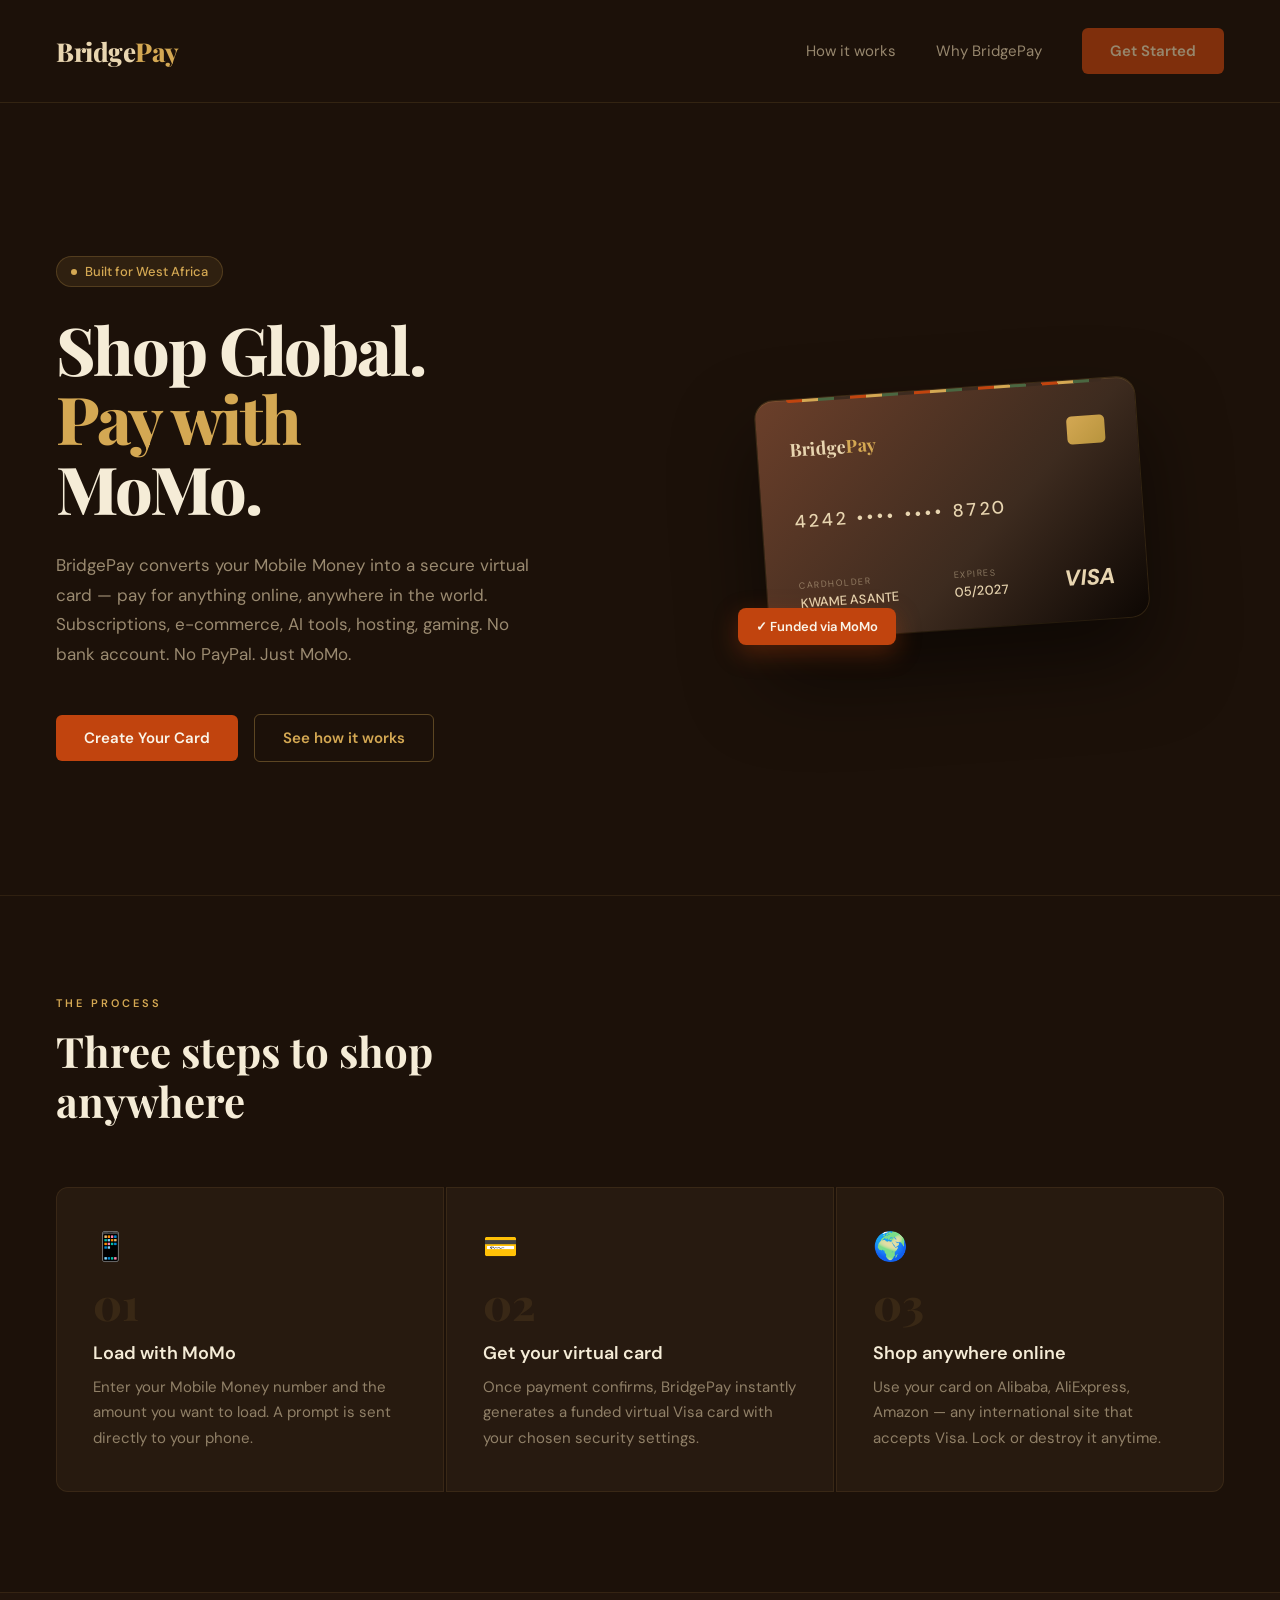
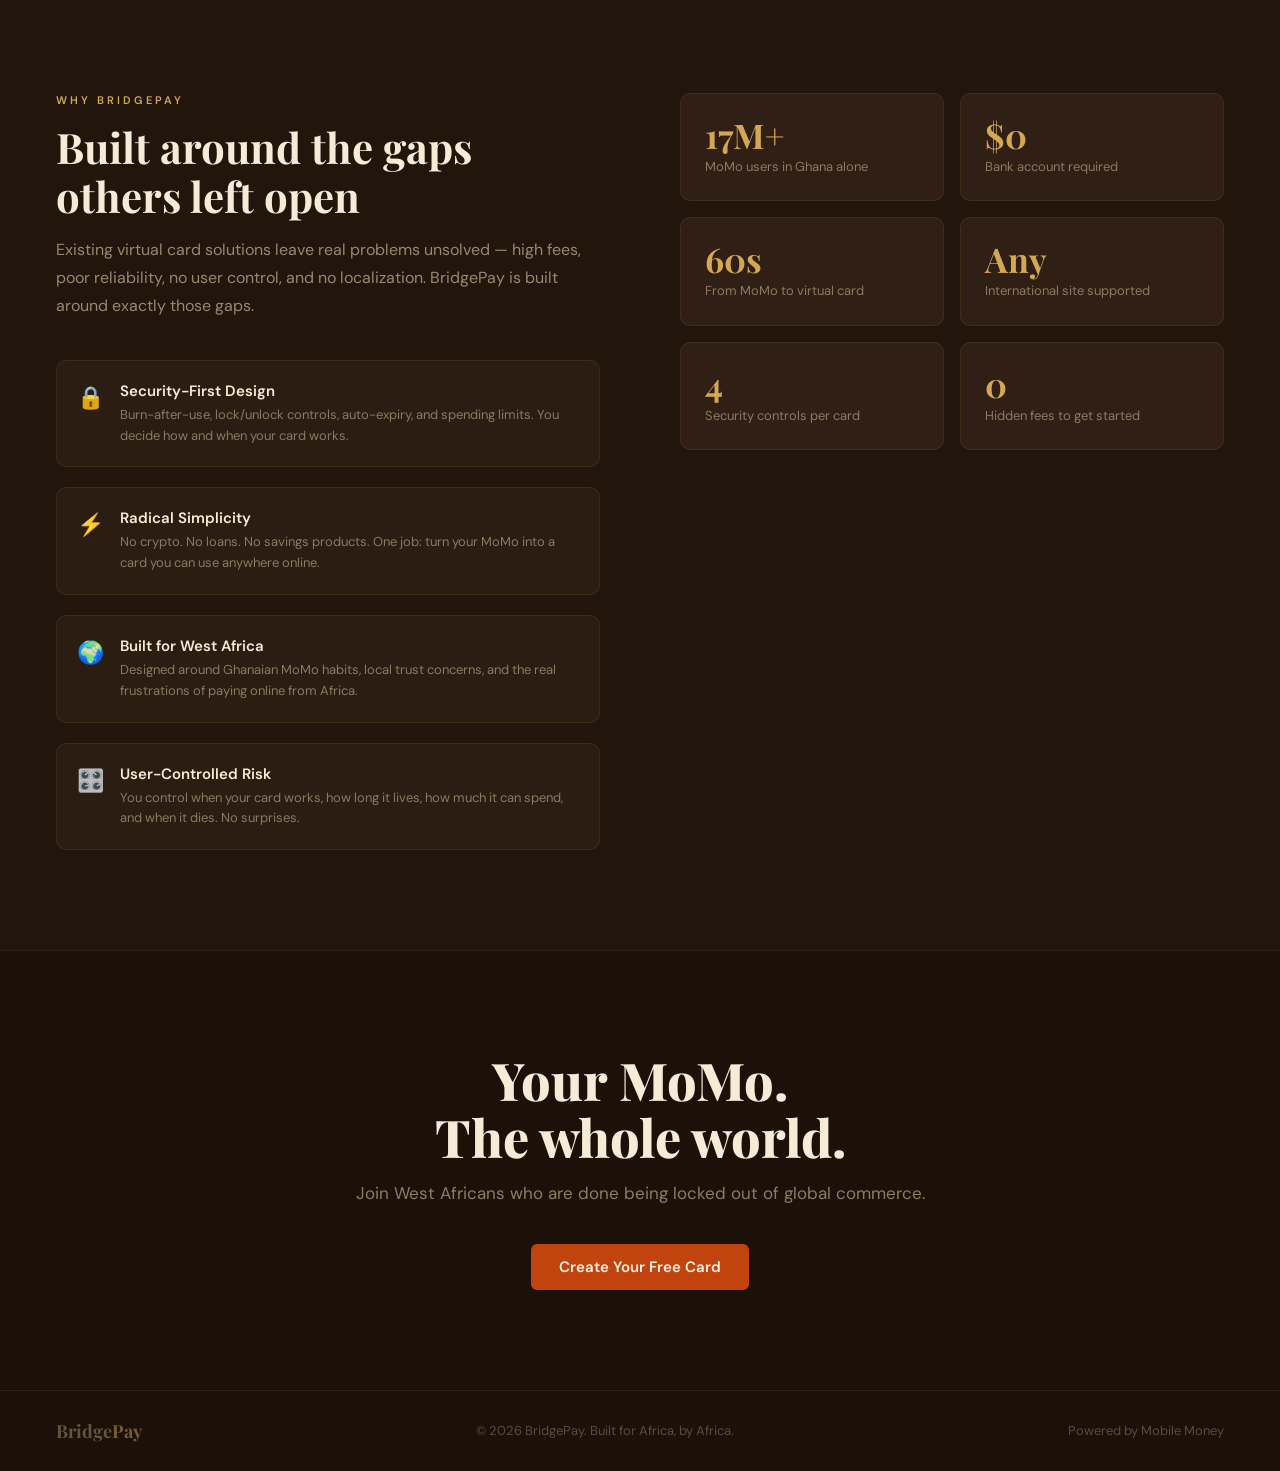
==== frontend/index.html @ e873e864 "Initial BridgePay commit — working MVP" ====
<!DOCTYPE html>
<html lang="en">
<head>
    <meta charset="UTF-8">
    <meta name="viewport" content="width=device-width, initial-scale=1.0">
    <title>BridgePay — Shop Global, Pay Local</title>
    <link rel="icon" type="image/svg+xml" href="/favicon.svg">
    <link href="https://fonts.googleapis.com/css2?family=Playfair+Display:wght@700;800&family=DM+Sans:wght@400;500;600&display=swap" rel="stylesheet">
    <style>
        :root {
            --clay:      #C1440E;
            --gold:      #D4A853;
            --sand:      #E8D5B0;
            --bark:      #3D2B1F;
            --soil:      #6B3F2A;
            --harmattan: #F5ECD7;
            --dusk:      #1C1109;
            --moss:      #4A6741;
            --cream:     #FAF4E8;
        }

        * { margin: 0; padding: 0; box-sizing: border-box; }

        body {
            font-family: 'DM Sans', sans-serif;
            background: var(--dusk);
            color: var(--sand);
            overflow-x: hidden;
        }

        /* NAV */
        nav {
            display: flex;
            justify-content: space-between;
            align-items: center;
            padding: 28px 56px;
            border-bottom: 1px solid rgba(212, 168, 83, 0.12);
        }

        .logo {
            font-family: 'Playfair Display', serif;
            font-size: 26px;
            font-weight: 800;
            color: var(--sand);
            letter-spacing: -0.5px;
        }

        .logo span { color: var(--gold); }

        .nav-links {
            display: flex;
            align-items: center;
            gap: 40px;
        }

        .nav-links a {
            color: var(--sand);
            text-decoration: none;
            font-size: 15px;
            opacity: 0.6;
            transition: opacity 0.2s;
        }

        .nav-links a:hover { opacity: 1; }

        .btn-primary {
            background: var(--clay);
            color: var(--cream);
            padding: 13px 28px;
            border-radius: 6px;
            text-decoration: none;
            font-weight: 600;
            font-size: 15px;
            border: none;
            cursor: pointer;
            display: inline-block;
            transition: background 0.2s, transform 0.1s;
        }

        .btn-primary:hover {
            background: #A8380A;
            transform: translateY(-1px);
        }

        .btn-secondary {
            border: 1px solid rgba(212, 168, 83, 0.35);
            color: var(--gold);
            padding: 13px 28px;
            border-radius: 6px;
            text-decoration: none;
            font-weight: 600;
            font-size: 15px;
            display: inline-block;
            transition: all 0.2s;
        }

        .btn-secondary:hover {
            border-color: var(--gold);
            background: rgba(212, 168, 83, 0.08);
        }

        /* HERO */
        .hero {
            display: grid;
            grid-template-columns: 1fr 1fr;
            gap: 80px;
            align-items: center;
            padding: 100px 56px 80px;
            min-height: 88vh;
        }

        .hero-tag {
            display: inline-flex;
            align-items: center;
            gap: 8px;
            background: rgba(212, 168, 83, 0.1);
            border: 1px solid rgba(212, 168, 83, 0.22);
            color: var(--gold);
            padding: 6px 14px;
            border-radius: 100px;
            font-size: 13px;
            font-weight: 500;
            margin-bottom: 28px;
        }

        .hero-tag::before {
            content: '';
            width: 6px;
            height: 6px;
            background: var(--gold);
            border-radius: 50%;
        }

        .hero h1 {
            font-family: 'Playfair Display', serif;
            font-size: 66px;
            font-weight: 800;
            line-height: 1.05;
            letter-spacing: -2px;
            color: var(--harmattan);
            margin-bottom: 28px;
        }

        .hero h1 em {
            font-style: normal;
            color: var(--gold);
        }

        .hero p {
            font-size: 17px;
            color: rgba(232, 213, 176, 0.62);
            line-height: 1.75;
            margin-bottom: 44px;
            max-width: 480px;
        }

        .hero-cta {
            display: flex;
            gap: 16px;
            align-items: center;
        }

        /* CARD VISUAL */
        .hero-right {
            display: flex;
            justify-content: center;
            align-items: center;
        }

        .card-wrap {
            position: relative;
        }

        .card-visual {
            width: 380px;
            aspect-ratio: 1.586;
            background: linear-gradient(135deg, var(--soil) 0%, var(--bark) 60%, #0D0703 100%);
            border-radius: 18px;
            padding: 28px 32px;
            display: flex;
            flex-direction: column;
            justify-content: space-between;
            box-shadow:
                0 40px 80px rgba(0,0,0,0.5),
                0 0 0 1px rgba(212, 168, 83, 0.2),
                inset 0 1px 0 rgba(212, 168, 83, 0.15);
            transform: rotate(-4deg);
            transition: transform 0.4s ease;
            position: relative;
        }

        .card-visual:hover { transform: rotate(0deg) scale(1.02); }

        .card-visual::before {
            content: '';
            position: absolute;
            top: 0; left: 32px; right: 32px;
            height: 3px;
            background: repeating-linear-gradient(
                90deg,
                var(--clay) 0px, var(--clay) 16px,
                var(--gold) 16px, var(--gold) 32px,
                var(--moss) 32px, var(--moss) 48px,
                var(--bark) 48px, var(--bark) 64px
            );
            border-radius: 0 0 4px 4px;
        }

        .card-top {
            display: flex;
            justify-content: space-between;
            align-items: center;
            margin-top: 8px;
        }

        .card-logo {
            font-family: 'Playfair Display', serif;
            font-size: 18px;
            font-weight: 700;
            color: var(--sand);
        }

        .card-logo span { color: var(--gold); }

        .card-chip {
            width: 38px;
            height: 28px;
            background: linear-gradient(135deg, var(--gold), #B8943D);
            border-radius: 5px;
        }

        .card-number {
            font-size: 18px;
            letter-spacing: 3px;
            color: var(--sand);
            font-weight: 500;
        }

        .card-bottom {
            display: flex;
            justify-content: space-between;
            align-items: flex-end;
        }

        .card-detail { display: flex; flex-direction: column; }

        .card-label {
            font-size: 9px;
            color: rgba(232, 213, 176, 0.45);
            letter-spacing: 1.5px;
            text-transform: uppercase;
            margin-bottom: 3px;
        }

        .card-value {
            font-size: 13px;
            color: var(--sand);
            font-weight: 500;
        }

        .card-visa {
            font-size: 22px;
            font-weight: 800;
            font-style: italic;
            color: var(--sand);
        }

        .float-badge {
            position: absolute;
            bottom: -16px;
            left: -24px;
            background: var(--clay);
            color: var(--cream);
            padding: 10px 18px;
            border-radius: 8px;
            font-size: 13px;
            font-weight: 600;
            box-shadow: 0 8px 24px rgba(193, 68, 14, 0.35);
            white-space: nowrap;
        }

        /* HOW IT WORKS */
        .how {
            padding: 100px 56px;
            border-top: 1px solid rgba(212, 168, 83, 0.1);
        }

        .section-label {
            font-size: 11px;
            letter-spacing: 3px;
            text-transform: uppercase;
            color: var(--gold);
            font-weight: 600;
            margin-bottom: 16px;
        }

        .how h2 {
            font-family: 'Playfair Display', serif;
            font-size: 42px;
            font-weight: 700;
            color: var(--harmattan);
            margin-bottom: 60px;
            max-width: 460px;
            line-height: 1.2;
        }

        .steps {
            display: grid;
            grid-template-columns: repeat(3, 1fr);
            gap: 2px;
        }

        .step {
            background: rgba(61, 43, 31, 0.35);
            padding: 40px 36px;
            border: 1px solid rgba(212, 168, 83, 0.1);
            transition: background 0.2s, border-color 0.2s;
        }

        .step:first-child { border-radius: 12px 0 0 12px; }
        .step:last-child { border-radius: 0 12px 12px 0; }

        .step:hover {
            background: rgba(61, 43, 31, 0.6);
            border-color: rgba(212, 168, 83, 0.2);
        }

        .step-icon {
            font-size: 28px;
            margin-bottom: 16px;
        }

        .step-num {
            font-family: 'Playfair Display', serif;
            font-size: 44px;
            font-weight: 800;
            color: rgba(212, 168, 83, 0.1);
            line-height: 1;
            margin-bottom: 16px;
        }

        .step h3 {
            font-size: 18px;
            font-weight: 600;
            color: var(--harmattan);
            margin-bottom: 10px;
        }

        .step p {
            color: rgba(232, 213, 176, 0.55);
            line-height: 1.7;
            font-size: 15px;
        }

        /* DIFFERENTIATORS */
        .diff {
            padding: 100px 56px;
            background: rgba(61, 43, 31, 0.18);
            border-top: 1px solid rgba(212, 168, 83, 0.1);
        }

        .diff-grid {
            display: grid;
            grid-template-columns: 1fr 1fr;
            gap: 80px;
            align-items: start;
        }

        .diff h2 {
            font-family: 'Playfair Display', serif;
            font-size: 42px;
            font-weight: 700;
            color: var(--harmattan);
            line-height: 1.15;
            margin-bottom: 16px;
        }

        .diff-intro {
            color: rgba(232, 213, 176, 0.6);
            font-size: 16px;
            line-height: 1.75;
            margin-bottom: 40px;
        }

        .diff-items {
            display: flex;
            flex-direction: column;
            gap: 20px;
        }

        .diff-item {
            display: flex;
            gap: 16px;
            align-items: flex-start;
            padding: 20px;
            background: rgba(61, 43, 31, 0.4);
            border: 1px solid rgba(212, 168, 83, 0.1);
            border-radius: 10px;
            transition: border-color 0.2s;
        }

        .diff-item:hover { border-color: rgba(212, 168, 83, 0.22); }

        .diff-icon {
            font-size: 22px;
            flex-shrink: 0;
            margin-top: 2px;
        }

        .diff-text h4 {
            font-size: 15px;
            font-weight: 600;
            color: var(--harmattan);
            margin-bottom: 4px;
        }

        .diff-text p {
            font-size: 13px;
            color: rgba(232, 213, 176, 0.5);
            line-height: 1.6;
        }

        /* STATS */
        .stats-grid {
            display: grid;
            grid-template-columns: 1fr 1fr;
            gap: 16px;
        }

        .stat {
            padding: 24px;
            background: rgba(61, 43, 31, 0.5);
            border: 1px solid rgba(212, 168, 83, 0.1);
            border-radius: 10px;
        }

        .stat-number {
            font-family: 'Playfair Display', serif;
            font-size: 34px;
            font-weight: 700;
            color: var(--gold);
            line-height: 1;
            margin-bottom: 6px;
        }

        .stat-label {
            font-size: 13px;
            color: rgba(232, 213, 176, 0.5);
            line-height: 1.4;
        }

        /* CTA */
        .cta {
            padding: 100px 56px;
            text-align: center;
            border-top: 1px solid rgba(212, 168, 83, 0.1);
        }

        .cta h2 {
            font-family: 'Playfair Display', serif;
            font-size: 52px;
            font-weight: 800;
            color: var(--harmattan);
            margin-bottom: 16px;
            line-height: 1.1;
        }

        .cta p {
            color: rgba(232, 213, 176, 0.55);
            font-size: 17px;
            margin-bottom: 40px;
        }

        /* FOOTER */
        footer {
            padding: 28px 56px;
            border-top: 1px solid rgba(212, 168, 83, 0.1);
            display: flex;
            justify-content: space-between;
            align-items: center;
        }

        .footer-logo {
            font-family: 'Playfair Display', serif;
            font-size: 18px;
            font-weight: 700;
            color: rgba(232, 213, 176, 0.35);
        }

        .footer-logo span { color: rgba(212, 168, 83, 0.5); }

        footer p {
            color: rgba(232, 213, 176, 0.3);
            font-size: 13px;
        }

        /* Animations */
        @keyframes fadeUp {
            from { opacity: 0; transform: translateY(20px); }
            to   { opacity: 1; transform: translateY(0); }
        }

        .hero-left > * { animation: fadeUp 0.6s ease both; }
        .hero-tag    { animation-delay: 0.05s; }
        .hero h1     { animation-delay: 0.15s; }
        .hero p      { animation-delay: 0.25s; }
        .hero-cta    { animation-delay: 0.35s; }
        .hero-right  { animation: fadeUp 0.8s 0.2s ease both; }
    </style>
</head>
<body>

<nav>
    <div class="logo">Bridge<span>Pay</span></div>
    <div class="nav-links">
        <a href="#how">How it works</a>
        <a href="#why">Why BridgePay</a>
        <a href="/dashboard" class="btn-primary">Get Started</a>
    </div>
</nav>

<!-- HERO -->
<section class="hero">
    <div class="hero-left">
        <div class="hero-tag">Built for West Africa</div>
        <h1>Shop Global.<br><em>Pay with</em><br>MoMo.</h1>
        <p>BridgePay converts your Mobile Money into a secure virtual card — pay for anything online, anywhere in the world. Subscriptions, e-commerce, AI tools, hosting, gaming. No bank account. No PayPal. Just MoMo.</p>
        <div class="hero-cta">
            <a href="/dashboard" class="btn-primary">Create Your Card</a>
            <a href="#how" class="btn-secondary">See how it works</a>
        </div>
    </div>

    <div class="hero-right">
        <div class="card-wrap">
            <div class="card-visual">
                <div class="card-top">
                    <div class="card-logo">Bridge<span>Pay</span></div>
                    <div class="card-chip"></div>
                </div>
                <div class="card-number">4242 •••• •••• 8720</div>
                <div class="card-bottom">
                    <div class="card-detail">
                        <div class="card-label">Cardholder</div>
                        <div class="card-value">KWAME ASANTE</div>
                    </div>
                    <div class="card-detail">
                        <div class="card-label">Expires</div>
                        <div class="card-value">05/2027</div>
                    </div>
                    <div class="card-visa">VISA</div>
                </div>
            </div>
            <div class="float-badge">✓ Funded via MoMo</div>
        </div>
    </div>
</section>

<!-- HOW IT WORKS -->
<section class="how" id="how">
    <div class="section-label">The Process</div>
    <h2>Three steps to shop anywhere</h2>
    <div class="steps">
        <div class="step">
            <div class="step-icon">📱</div>
            <div class="step-num">01</div>
            <h3>Load with MoMo</h3>
            <p>Enter your Mobile Money number and the amount you want to load. A prompt is sent directly to your phone.</p>
        </div>
        <div class="step">
            <div class="step-icon">💳</div>
            <div class="step-num">02</div>
            <h3>Get your virtual card</h3>
            <p>Once payment confirms, BridgePay instantly generates a funded virtual Visa card with your chosen security settings.</p>
        </div>
        <div class="step">
            <div class="step-icon">🌍</div>
            <div class="step-num">03</div>
            <h3>Shop anywhere online</h3>
            <p>Use your card on Alibaba, AliExpress, Amazon — any international site that accepts Visa. Lock or destroy it anytime.</p>
        </div>
    </div>
</section>

<!-- WHY BRIDGEPAY -->
<section class="diff" id="why">
    <div class="diff-grid">
        <div>
            <div class="section-label">Why BridgePay</div>
            <h2>Built around the gaps others left open</h2>
            <p class="diff-intro">Existing virtual card solutions leave real problems unsolved — high fees, poor reliability, no user control, and no localization. BridgePay is built around exactly those gaps.</p>
            <div class="diff-items">
                <div class="diff-item">
                    <div class="diff-icon">🔒</div>
                    <div class="diff-text">
                        <h4>Security-First Design</h4>
                        <p>Burn-after-use, lock/unlock controls, auto-expiry, and spending limits. You decide how and when your card works.</p>
                    </div>
                </div>
                <div class="diff-item">
                    <div class="diff-icon">⚡</div>
                    <div class="diff-text">
                        <h4>Radical Simplicity</h4>
                        <p>No crypto. No loans. No savings products. One job: turn your MoMo into a card you can use anywhere online.</p>
                    </div>
                </div>
                <div class="diff-item">
                    <div class="diff-icon">🌍</div>
                    <div class="diff-text">
                        <h4>Built for West Africa</h4>
                        <p>Designed around Ghanaian MoMo habits, local trust concerns, and the real frustrations of paying online from Africa.</p>
                    </div>
                </div>
                <div class="diff-item">
                    <div class="diff-icon">🎛️</div>
                    <div class="diff-text">
                        <h4>User-Controlled Risk</h4>
                        <p>You control when your card works, how long it lives, how much it can spend, and when it dies. No surprises.</p>
                    </div>
                </div>
            </div>
        </div>

        <div class="stats-grid">
            <div class="stat">
                <div class="stat-number">17M+</div>
                <div class="stat-label">MoMo users in Ghana alone</div>
            </div>
            <div class="stat">
                <div class="stat-number">$0</div>
                <div class="stat-label">Bank account required</div>
            </div>
            <div class="stat">
                <div class="stat-number">60s</div>
                <div class="stat-label">From MoMo to virtual card</div>
            </div>
            <div class="stat">
                <div class="stat-number">Any</div>
                <div class="stat-label">International site supported</div>
            </div>
            <div class="stat">
                <div class="stat-number">4</div>
                <div class="stat-label">Security controls per card</div>
            </div>
            <div class="stat">
                <div class="stat-number">0</div>
                <div class="stat-label">Hidden fees to get started</div>
            </div>
        </div>
    </div>
</section>

<!-- CTA -->
<section class="cta">
    <h2>Your MoMo.<br>The whole world.</h2>
    <p>Join West Africans who are done being locked out of global commerce.</p>
    <a href="/dashboard" class="btn-primary">Create Your Free Card</a>
</section>

<!-- FOOTER -->
<footer>
    <div class="footer-logo">Bridge<span>Pay</span></div>
    <p>© 2026 BridgePay. Built for Africa, by Africa.</p>
    <p>Powered by Mobile Money</p>
</footer>

</body>
</html>
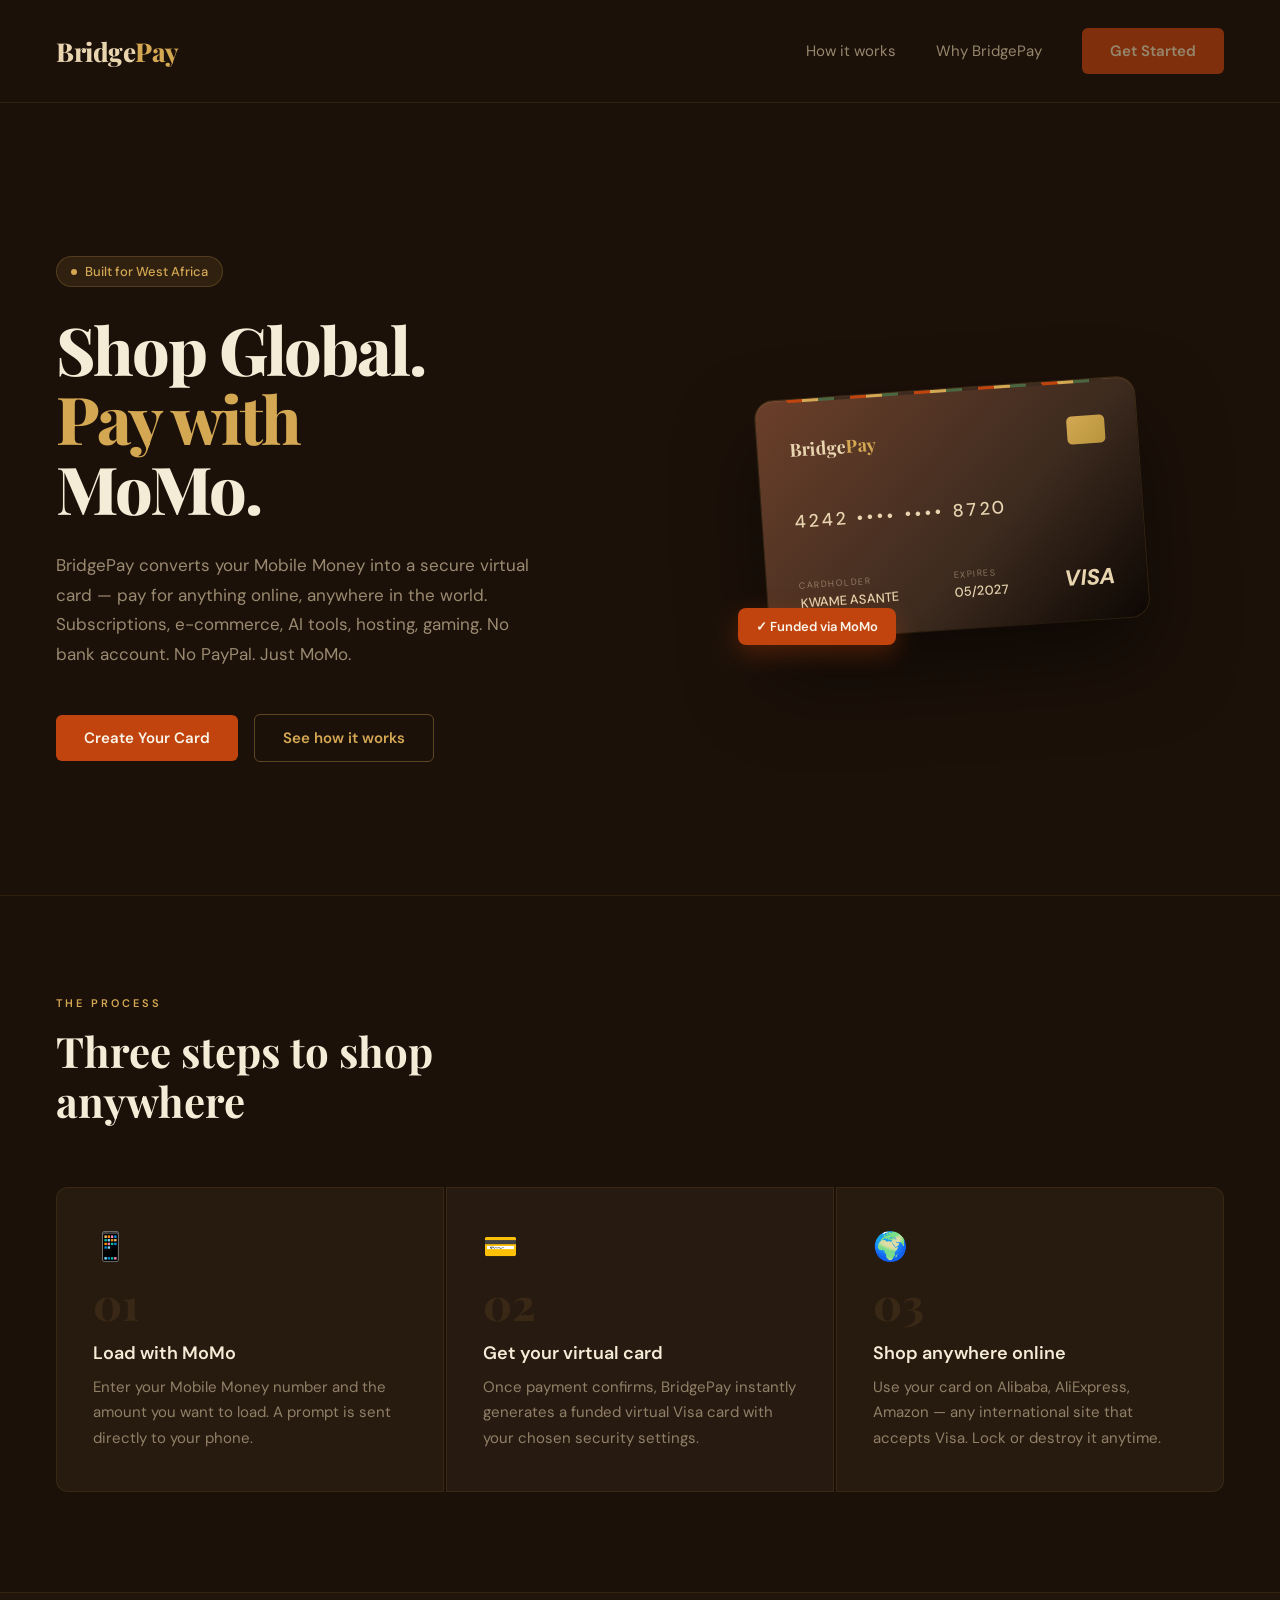
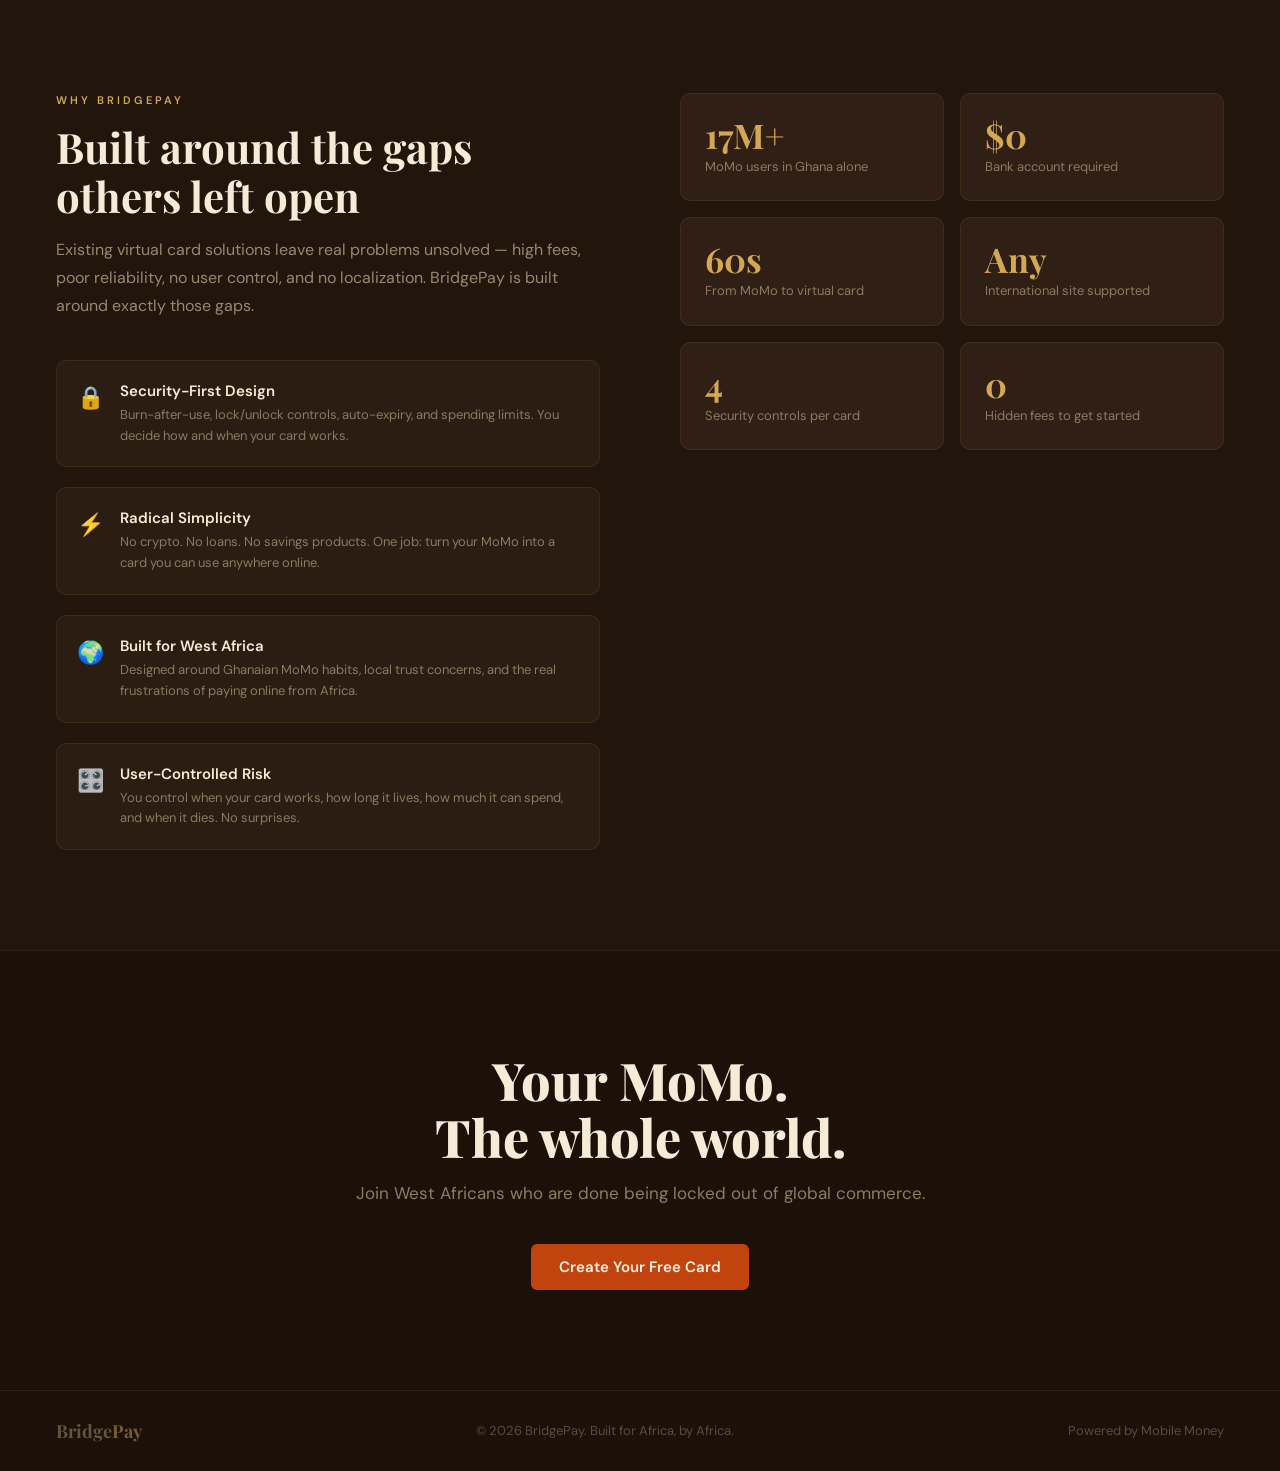
==== commit 0564332c: "Add mobile responsiveness and fix API URL for ngrok" ====
--- a/frontend/index.html
+++ b/frontend/index.html
@@ -506,6 +506,105 @@
         .hero p      { animation-delay: 0.25s; }
         .hero-cta    { animation-delay: 0.35s; }
         .hero-right  { animation: fadeUp 0.8s 0.2s ease both; }
+        @media (max-width: 768px) {
+    nav {
+        padding: 20px 24px;
+    }
+
+    .nav-links a:not(.btn-primary) {
+        display: none;
+    }
+
+    .hero {
+        grid-template-columns: 1fr;
+        padding: 60px 24px 40px;
+        min-height: auto;
+        gap: 48px;
+    }
+
+    .hero h1 {
+        font-size: 42px;
+        letter-spacing: -1px;
+    }
+
+    .hero p {
+        font-size: 15px;
+    }
+
+    .hero-cta {
+        flex-direction: column;
+        align-items: flex-start;
+    }
+
+    .btn-primary, .btn-secondary {
+        width: 100%;
+        text-align: center;
+    }
+
+    .hero-right {
+        order: -1;
+    }
+
+    .card-visual {
+        width: 100%;
+        transform: none;
+    }
+
+    .float-badge {
+        bottom: -12px;
+        left: 12px;
+        font-size: 12px;
+        padding: 8px 14px;
+    }
+
+    .how {
+        padding: 60px 24px;
+    }
+
+    .how h2 {
+        font-size: 30px;
+    }
+
+    .steps {
+        grid-template-columns: 1fr;
+        gap: 2px;
+    }
+
+    .step:first-child { border-radius: 12px 12px 0 0; }
+    .step:last-child { border-radius: 0 0 12px 12px; }
+
+    .diff {
+        padding: 60px 24px;
+    }
+
+    .diff-grid {
+        grid-template-columns: 1fr;
+        gap: 40px;
+    }
+
+    .diff h2 {
+        font-size: 30px;
+    }
+
+    .stats-grid {
+        grid-template-columns: 1fr 1fr;
+    }
+
+    .cta {
+        padding: 60px 24px;
+    }
+
+    .cta h2 {
+        font-size: 36px;
+    }
+
+    footer {
+        padding: 24px;
+        flex-direction: column;
+        gap: 8px;
+        text-align: center;
+    }
+}
     </style>
 </head>
 <body>
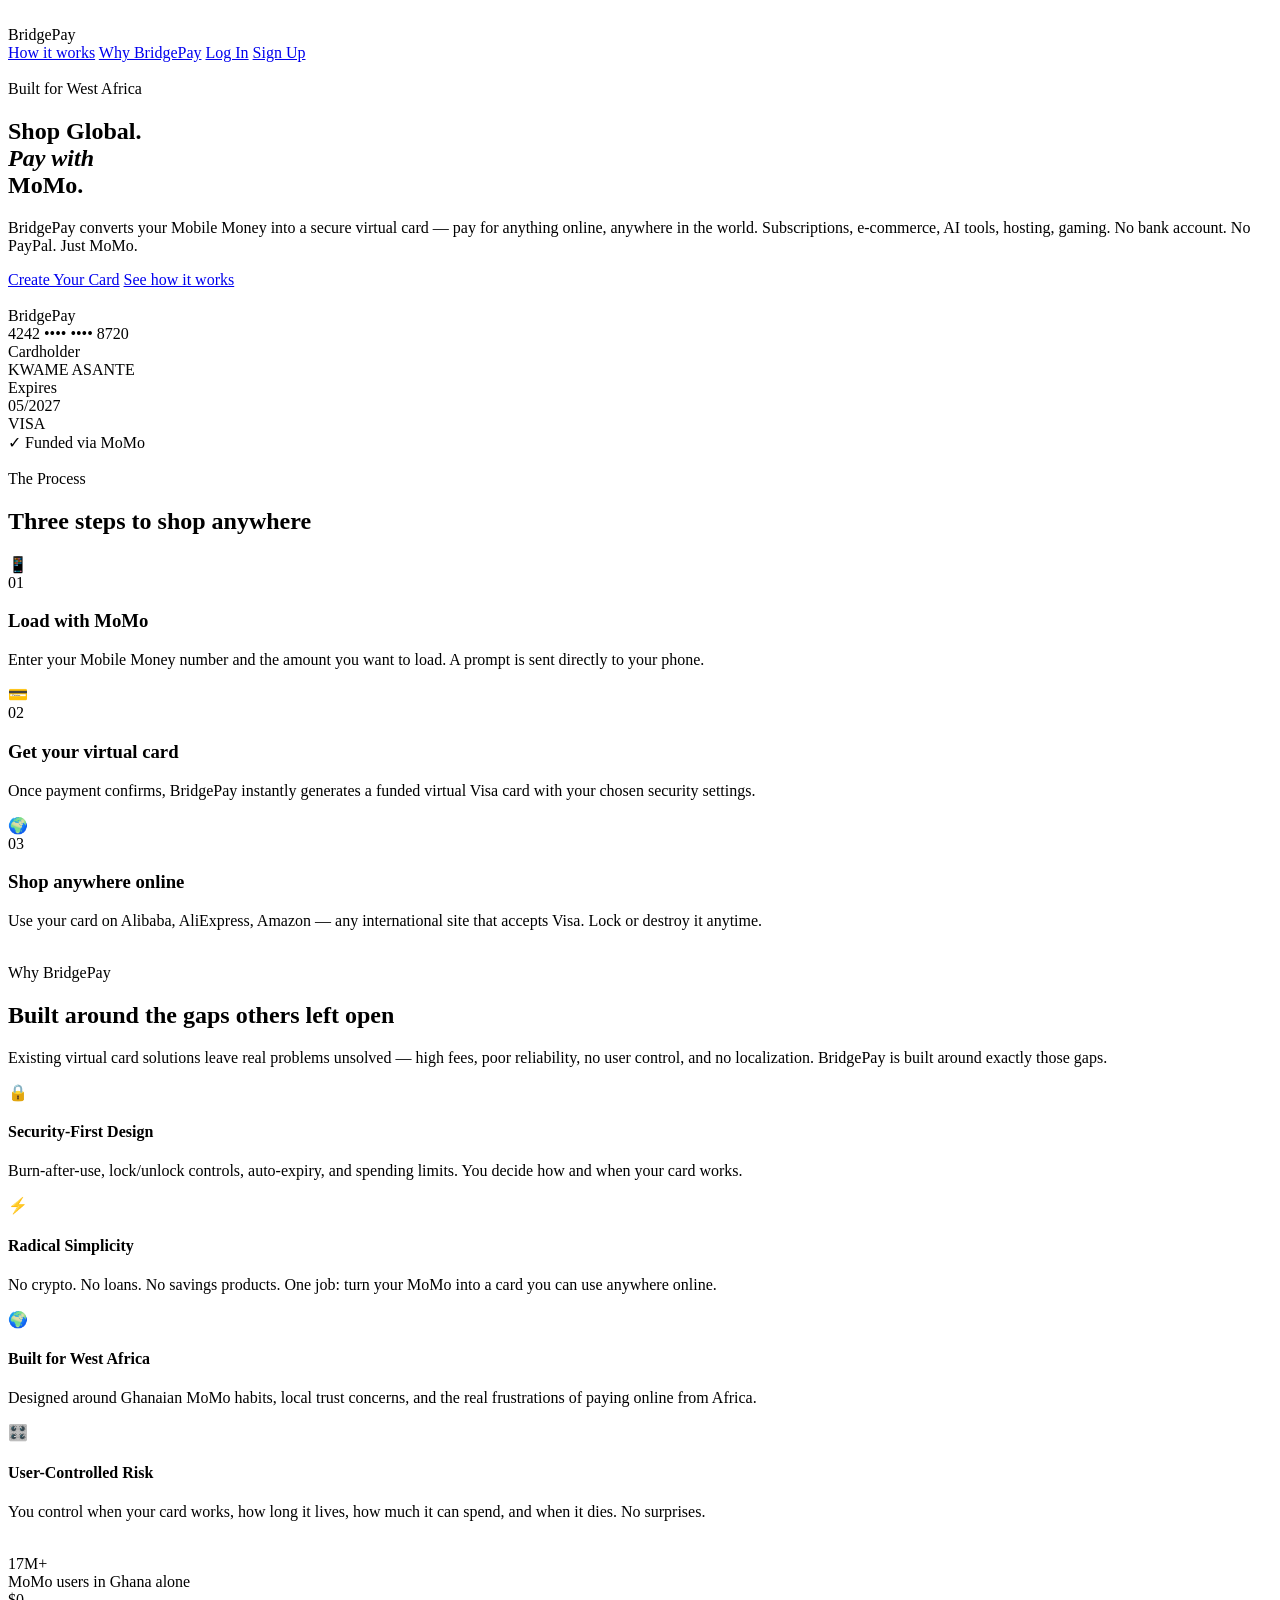
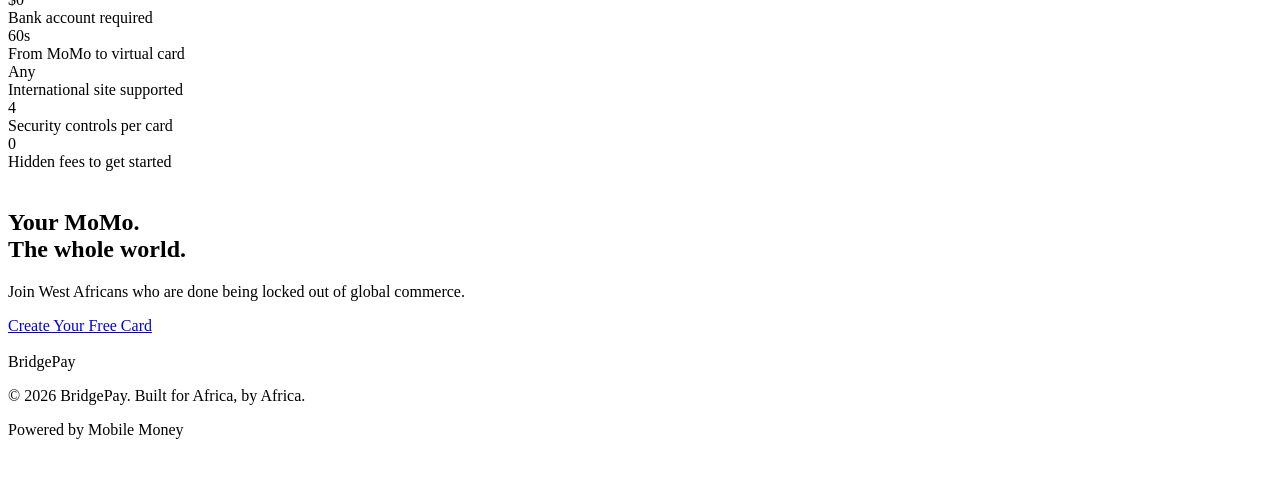
==== commit 30016c73: "feat: add Sign Up and Log In buttons to landing nav" ====
--- a/frontend/index.html
+++ b/frontend/index.html
@@ -18,16 +18,16 @@
             --moss:      #4A6741;
             --cream:     #FAF4E8;
         }
-
+ 
         * { margin: 0; padding: 0; box-sizing: border-box; }
-
+ 
         body {
             font-family: 'DM Sans', sans-serif;
             background: var(--dusk);
             color: var(--sand);
             overflow-x: hidden;
         }
-
+ 
         /* NAV */
         nav {
             display: flex;
@@ -36,7 +36,7 @@
             padding: 28px 56px;
             border-bottom: 1px solid rgba(212, 168, 83, 0.12);
         }
-
+ 
         .logo {
             font-family: 'Playfair Display', serif;
             font-size: 26px;
@@ -44,15 +44,15 @@
             color: var(--sand);
             letter-spacing: -0.5px;
         }
-
+ 
         .logo span { color: var(--gold); }
-
+ 
         .nav-links {
             display: flex;
             align-items: center;
             gap: 40px;
         }
-
+ 
         .nav-links a {
             color: var(--sand);
             text-decoration: none;
@@ -60,9 +60,9 @@
             opacity: 0.6;
             transition: opacity 0.2s;
         }
-
+ 
         .nav-links a:hover { opacity: 1; }
-
+ 
         .btn-primary {
             background: var(--clay);
             color: var(--cream);
@@ -76,12 +76,12 @@
             display: inline-block;
             transition: background 0.2s, transform 0.1s;
         }
-
+ 
         .btn-primary:hover {
             background: #A8380A;
             transform: translateY(-1px);
         }
-
+ 
         .btn-secondary {
             border: 1px solid rgba(212, 168, 83, 0.35);
             color: var(--gold);
@@ -93,12 +93,12 @@
             display: inline-block;
             transition: all 0.2s;
         }
-
+ 
         .btn-secondary:hover {
             border-color: var(--gold);
             background: rgba(212, 168, 83, 0.08);
         }
-
+ 
         /* HERO */
         .hero {
             display: grid;
@@ -108,7 +108,7 @@
             padding: 100px 56px 80px;
             min-height: 88vh;
         }
-
+ 
         .hero-tag {
             display: inline-flex;
             align-items: center;
@@ -122,7 +122,7 @@
             font-weight: 500;
             margin-bottom: 28px;
         }
-
+ 
         .hero-tag::before {
             content: '';
             width: 6px;
@@ -130,7 +130,7 @@
             background: var(--gold);
             border-radius: 50%;
         }
-
+ 
         .hero h1 {
             font-family: 'Playfair Display', serif;
             font-size: 66px;
@@ -140,12 +140,12 @@
             color: var(--harmattan);
             margin-bottom: 28px;
         }
-
+ 
         .hero h1 em {
             font-style: normal;
             color: var(--gold);
         }
-
+ 
         .hero p {
             font-size: 17px;
             color: rgba(232, 213, 176, 0.62);
@@ -153,24 +153,24 @@
             margin-bottom: 44px;
             max-width: 480px;
         }
-
+ 
         .hero-cta {
             display: flex;
             gap: 16px;
             align-items: center;
         }
-
+ 
         /* CARD VISUAL */
         .hero-right {
             display: flex;
             justify-content: center;
             align-items: center;
         }
-
+ 
         .card-wrap {
             position: relative;
         }
-
+ 
         .card-visual {
             width: 380px;
             aspect-ratio: 1.586;
@@ -188,9 +188,9 @@
             transition: transform 0.4s ease;
             position: relative;
         }
-
+ 
         .card-visual:hover { transform: rotate(0deg) scale(1.02); }
-
+ 
         .card-visual::before {
             content: '';
             position: absolute;
@@ -205,45 +205,45 @@
             );
             border-radius: 0 0 4px 4px;
         }
-
+ 
         .card-top {
             display: flex;
             justify-content: space-between;
             align-items: center;
             margin-top: 8px;
         }
-
+ 
         .card-logo {
             font-family: 'Playfair Display', serif;
             font-size: 18px;
             font-weight: 700;
             color: var(--sand);
         }
-
+ 
         .card-logo span { color: var(--gold); }
-
+ 
         .card-chip {
             width: 38px;
             height: 28px;
             background: linear-gradient(135deg, var(--gold), #B8943D);
             border-radius: 5px;
         }
-
+ 
         .card-number {
             font-size: 18px;
             letter-spacing: 3px;
             color: var(--sand);
             font-weight: 500;
         }
-
+ 
         .card-bottom {
             display: flex;
             justify-content: space-between;
             align-items: flex-end;
         }
-
+ 
         .card-detail { display: flex; flex-direction: column; }
-
+ 
         .card-label {
             font-size: 9px;
             color: rgba(232, 213, 176, 0.45);
@@ -251,20 +251,20 @@
             text-transform: uppercase;
             margin-bottom: 3px;
         }
-
+ 
         .card-value {
             font-size: 13px;
             color: var(--sand);
             font-weight: 500;
         }
-
+ 
         .card-visa {
             font-size: 22px;
             font-weight: 800;
             font-style: italic;
             color: var(--sand);
         }
-
+ 
         .float-badge {
             position: absolute;
             bottom: -16px;
@@ -278,13 +278,13 @@
             box-shadow: 0 8px 24px rgba(193, 68, 14, 0.35);
             white-space: nowrap;
         }
-
+ 
         /* HOW IT WORKS */
         .how {
             padding: 100px 56px;
             border-top: 1px solid rgba(212, 168, 83, 0.1);
         }
-
+ 
         .section-label {
             font-size: 11px;
             letter-spacing: 3px;
@@ -293,7 +293,7 @@
             font-weight: 600;
             margin-bottom: 16px;
         }
-
+ 
         .how h2 {
             font-family: 'Playfair Display', serif;
             font-size: 42px;
@@ -303,33 +303,33 @@
             max-width: 460px;
             line-height: 1.2;
         }
-
+ 
         .steps {
             display: grid;
             grid-template-columns: repeat(3, 1fr);
             gap: 2px;
         }
-
+ 
         .step {
             background: rgba(61, 43, 31, 0.35);
             padding: 40px 36px;
             border: 1px solid rgba(212, 168, 83, 0.1);
             transition: background 0.2s, border-color 0.2s;
         }
-
+ 
         .step:first-child { border-radius: 12px 0 0 12px; }
         .step:last-child { border-radius: 0 12px 12px 0; }
-
+ 
         .step:hover {
             background: rgba(61, 43, 31, 0.6);
             border-color: rgba(212, 168, 83, 0.2);
         }
-
+ 
         .step-icon {
             font-size: 28px;
             margin-bottom: 16px;
         }
-
+ 
         .step-num {
             font-family: 'Playfair Display', serif;
             font-size: 44px;
@@ -338,34 +338,34 @@
             line-height: 1;
             margin-bottom: 16px;
         }
-
+ 
         .step h3 {
             font-size: 18px;
             font-weight: 600;
             color: var(--harmattan);
             margin-bottom: 10px;
         }
-
+ 
         .step p {
             color: rgba(232, 213, 176, 0.55);
             line-height: 1.7;
             font-size: 15px;
         }
-
+ 
         /* DIFFERENTIATORS */
         .diff {
             padding: 100px 56px;
             background: rgba(61, 43, 31, 0.18);
             border-top: 1px solid rgba(212, 168, 83, 0.1);
         }
-
+ 
         .diff-grid {
             display: grid;
             grid-template-columns: 1fr 1fr;
             gap: 80px;
             align-items: start;
         }
-
+ 
         .diff h2 {
             font-family: 'Playfair Display', serif;
             font-size: 42px;
@@ -374,20 +374,20 @@
             line-height: 1.15;
             margin-bottom: 16px;
         }
-
+ 
         .diff-intro {
             color: rgba(232, 213, 176, 0.6);
             font-size: 16px;
             line-height: 1.75;
             margin-bottom: 40px;
         }
-
+ 
         .diff-items {
             display: flex;
             flex-direction: column;
             gap: 20px;
         }
-
+ 
         .diff-item {
             display: flex;
             gap: 16px;
@@ -398,42 +398,42 @@
             border-radius: 10px;
             transition: border-color 0.2s;
         }
-
+ 
         .diff-item:hover { border-color: rgba(212, 168, 83, 0.22); }
-
+ 
         .diff-icon {
             font-size: 22px;
             flex-shrink: 0;
             margin-top: 2px;
         }
-
+ 
         .diff-text h4 {
             font-size: 15px;
             font-weight: 600;
             color: var(--harmattan);
             margin-bottom: 4px;
         }
-
+ 
         .diff-text p {
             font-size: 13px;
             color: rgba(232, 213, 176, 0.5);
             line-height: 1.6;
         }
-
+ 
         /* STATS */
         .stats-grid {
             display: grid;
             grid-template-columns: 1fr 1fr;
             gap: 16px;
         }
-
+ 
         .stat {
             padding: 24px;
             background: rgba(61, 43, 31, 0.5);
             border: 1px solid rgba(212, 168, 83, 0.1);
             border-radius: 10px;
         }
-
+ 
         .stat-number {
             font-family: 'Playfair Display', serif;
             font-size: 34px;
@@ -442,20 +442,20 @@
             line-height: 1;
             margin-bottom: 6px;
         }
-
+ 
         .stat-label {
             font-size: 13px;
             color: rgba(232, 213, 176, 0.5);
             line-height: 1.4;
         }
-
+ 
         /* CTA */
         .cta {
             padding: 100px 56px;
             text-align: center;
             border-top: 1px solid rgba(212, 168, 83, 0.1);
         }
-
+ 
         .cta h2 {
             font-family: 'Playfair Display', serif;
             font-size: 52px;
@@ -464,13 +464,13 @@
             margin-bottom: 16px;
             line-height: 1.1;
         }
-
+ 
         .cta p {
             color: rgba(232, 213, 176, 0.55);
             font-size: 17px;
             margin-bottom: 40px;
         }
-
+ 
         /* FOOTER */
         footer {
             padding: 28px 56px;
@@ -479,27 +479,27 @@
             justify-content: space-between;
             align-items: center;
         }
-
+ 
         .footer-logo {
             font-family: 'Playfair Display', serif;
             font-size: 18px;
             font-weight: 700;
             color: rgba(232, 213, 176, 0.35);
         }
-
+ 
         .footer-logo span { color: rgba(212, 168, 83, 0.5); }
-
+ 
         footer p {
             color: rgba(232, 213, 176, 0.3);
             font-size: 13px;
         }
-
+ 
         /* Animations */
         @keyframes fadeUp {
             from { opacity: 0; transform: translateY(20px); }
             to   { opacity: 1; transform: translateY(0); }
         }
-
+ 
         .hero-left > * { animation: fadeUp 0.6s ease both; }
         .hero-tag    { animation-delay: 0.05s; }
         .hero h1     { animation-delay: 0.15s; }
@@ -510,94 +510,94 @@
     nav {
         padding: 20px 24px;
     }
-
+ 
     .nav-links a:not(.btn-primary) {
         display: none;
     }
-
+ 
     .hero {
         grid-template-columns: 1fr;
         padding: 60px 24px 40px;
         min-height: auto;
         gap: 48px;
     }
-
+ 
     .hero h1 {
         font-size: 42px;
         letter-spacing: -1px;
     }
-
+ 
     .hero p {
         font-size: 15px;
     }
-
+ 
     .hero-cta {
         flex-direction: column;
         align-items: flex-start;
     }
-
+ 
     .btn-primary, .btn-secondary {
         width: 100%;
         text-align: center;
     }
-
+ 
     .hero-right {
         order: -1;
     }
-
+ 
     .card-visual {
         width: 100%;
         transform: none;
     }
-
+ 
     .float-badge {
         bottom: -12px;
         left: 12px;
         font-size: 12px;
         padding: 8px 14px;
     }
-
+ 
     .how {
         padding: 60px 24px;
     }
-
+ 
     .how h2 {
         font-size: 30px;
     }
-
+ 
     .steps {
         grid-template-columns: 1fr;
         gap: 2px;
     }
-
+ 
     .step:first-child { border-radius: 12px 12px 0 0; }
     .step:last-child { border-radius: 0 0 12px 12px; }
-
+ 
     .diff {
         padding: 60px 24px;
     }
-
+ 
     .diff-grid {
         grid-template-columns: 1fr;
         gap: 40px;
     }
-
+ 
     .diff h2 {
         font-size: 30px;
     }
-
+ 
     .stats-grid {
         grid-template-columns: 1fr 1fr;
     }
-
+ 
     .cta {
         padding: 60px 24px;
     }
-
+ 
     .cta h2 {
         font-size: 36px;
     }
-
+ 
     footer {
         padding: 24px;
         flex-direction: column;
@@ -608,16 +608,17 @@
     </style>
 </head>
 <body>
-
+ 
 <nav>
     <div class="logo">Bridge<span>Pay</span></div>
     <div class="nav-links">
         <a href="#how">How it works</a>
         <a href="#why">Why BridgePay</a>
-        <a href="/dashboard" class="btn-primary">Get Started</a>
+        <a href="/login">Log In</a>
+        <a href="/signup" class="btn-primary">Sign Up</a>
     </div>
 </nav>
-
+ 
 <!-- HERO -->
 <section class="hero">
     <div class="hero-left">
@@ -625,11 +626,11 @@
         <h1>Shop Global.<br><em>Pay with</em><br>MoMo.</h1>
         <p>BridgePay converts your Mobile Money into a secure virtual card — pay for anything online, anywhere in the world. Subscriptions, e-commerce, AI tools, hosting, gaming. No bank account. No PayPal. Just MoMo.</p>
         <div class="hero-cta">
-            <a href="/dashboard" class="btn-primary">Create Your Card</a>
+            <a href="/signup" class="btn-primary">Create Your Card</a>
             <a href="#how" class="btn-secondary">See how it works</a>
         </div>
     </div>
-
+ 
     <div class="hero-right">
         <div class="card-wrap">
             <div class="card-visual">
@@ -654,7 +655,7 @@
         </div>
     </div>
 </section>
-
+ 
 <!-- HOW IT WORKS -->
 <section class="how" id="how">
     <div class="section-label">The Process</div>
@@ -680,7 +681,7 @@
         </div>
     </div>
 </section>
-
+ 
 <!-- WHY BRIDGEPAY -->
 <section class="diff" id="why">
     <div class="diff-grid">
@@ -719,7 +720,7 @@
                 </div>
             </div>
         </div>
-
+ 
         <div class="stats-grid">
             <div class="stat">
                 <div class="stat-number">17M+</div>
@@ -748,20 +749,20 @@
         </div>
     </div>
 </section>
-
+ 
 <!-- CTA -->
 <section class="cta">
     <h2>Your MoMo.<br>The whole world.</h2>
     <p>Join West Africans who are done being locked out of global commerce.</p>
-    <a href="/dashboard" class="btn-primary">Create Your Free Card</a>
+    <a href="/signup" class="btn-primary">Create Your Free Card</a>
 </section>
-
+ 
 <!-- FOOTER -->
 <footer>
     <div class="footer-logo">Bridge<span>Pay</span></div>
     <p>© 2026 BridgePay. Built for Africa, by Africa.</p>
     <p>Powered by Mobile Money</p>
 </footer>
-
+ 
 </body>
 </html>
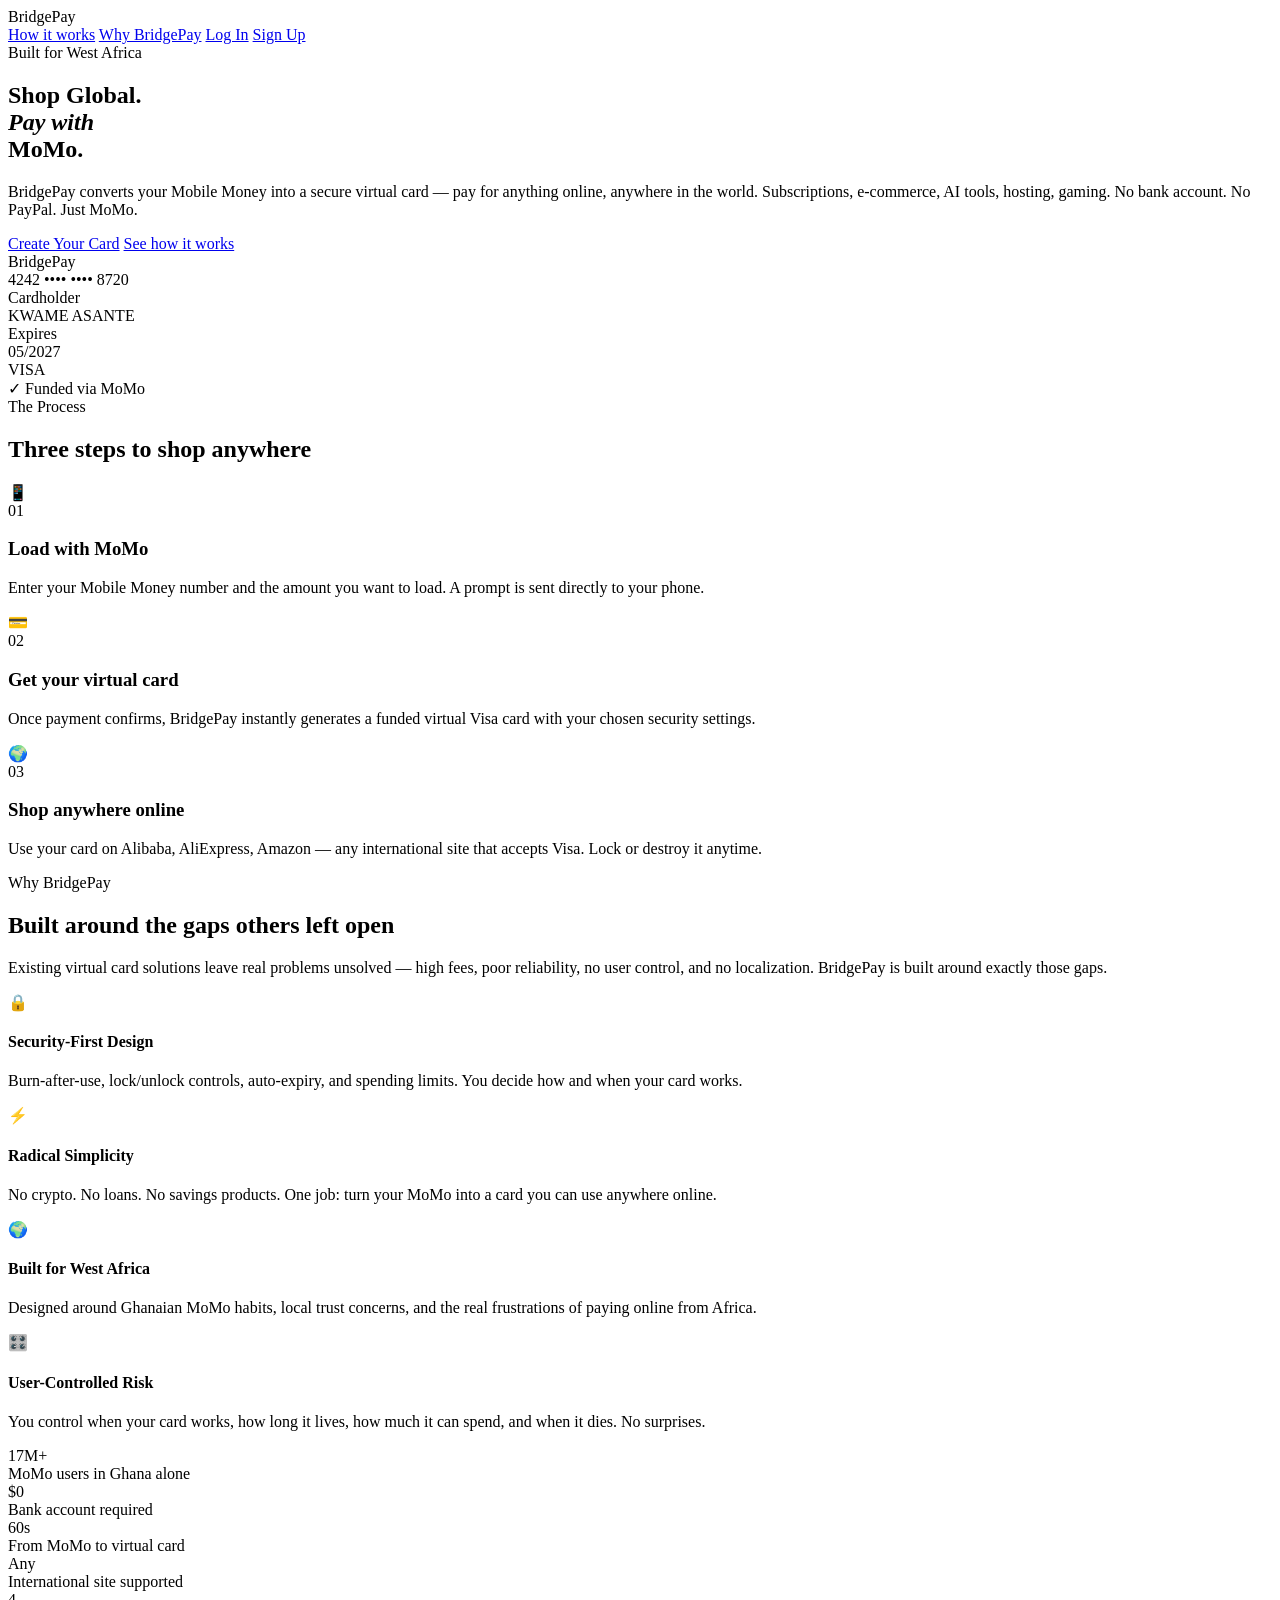
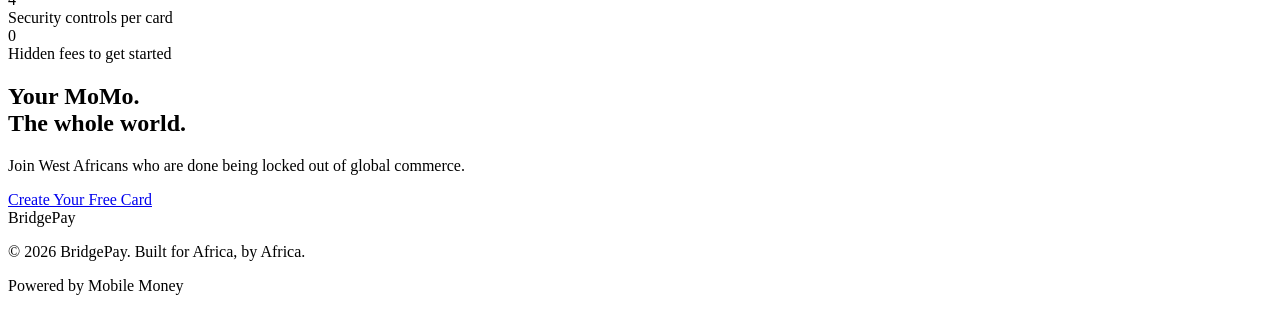
==== commit 881a46c7: "feat: redirect authenticated users away from login/signup" ====
--- a/frontend/index.html
+++ b/frontend/index.html
@@ -6,609 +6,10 @@
     <title>BridgePay — Shop Global, Pay Local</title>
     <link rel="icon" type="image/svg+xml" href="/favicon.svg">
     <link href="https://fonts.googleapis.com/css2?family=Playfair+Display:wght@700;800&family=DM+Sans:wght@400;500;600&display=swap" rel="stylesheet">
-    <style>
-        :root {
-            --clay:      #C1440E;
-            --gold:      #D4A853;
-            --sand:      #E8D5B0;
-            --bark:      #3D2B1F;
-            --soil:      #6B3F2A;
-            --harmattan: #F5ECD7;
-            --dusk:      #1C1109;
-            --moss:      #4A6741;
-            --cream:     #FAF4E8;
-        }
- 
-        * { margin: 0; padding: 0; box-sizing: border-box; }
- 
-        body {
-            font-family: 'DM Sans', sans-serif;
-            background: var(--dusk);
-            color: var(--sand);
-            overflow-x: hidden;
-        }
- 
-        /* NAV */
-        nav {
-            display: flex;
-            justify-content: space-between;
-            align-items: center;
-            padding: 28px 56px;
-            border-bottom: 1px solid rgba(212, 168, 83, 0.12);
-        }
- 
-        .logo {
-            font-family: 'Playfair Display', serif;
-            font-size: 26px;
-            font-weight: 800;
-            color: var(--sand);
-            letter-spacing: -0.5px;
-        }
- 
-        .logo span { color: var(--gold); }
- 
-        .nav-links {
-            display: flex;
-            align-items: center;
-            gap: 40px;
-        }
- 
-        .nav-links a {
-            color: var(--sand);
-            text-decoration: none;
-            font-size: 15px;
-            opacity: 0.6;
-            transition: opacity 0.2s;
-        }
- 
-        .nav-links a:hover { opacity: 1; }
- 
-        .btn-primary {
-            background: var(--clay);
-            color: var(--cream);
-            padding: 13px 28px;
-            border-radius: 6px;
-            text-decoration: none;
-            font-weight: 600;
-            font-size: 15px;
-            border: none;
-            cursor: pointer;
-            display: inline-block;
-            transition: background 0.2s, transform 0.1s;
-        }
- 
-        .btn-primary:hover {
-            background: #A8380A;
-            transform: translateY(-1px);
-        }
- 
-        .btn-secondary {
-            border: 1px solid rgba(212, 168, 83, 0.35);
-            color: var(--gold);
-            padding: 13px 28px;
-            border-radius: 6px;
-            text-decoration: none;
-            font-weight: 600;
-            font-size: 15px;
-            display: inline-block;
-            transition: all 0.2s;
-        }
- 
-        .btn-secondary:hover {
-            border-color: var(--gold);
-            background: rgba(212, 168, 83, 0.08);
-        }
- 
-        /* HERO */
-        .hero {
-            display: grid;
-            grid-template-columns: 1fr 1fr;
-            gap: 80px;
-            align-items: center;
-            padding: 100px 56px 80px;
-            min-height: 88vh;
-        }
- 
-        .hero-tag {
-            display: inline-flex;
-            align-items: center;
-            gap: 8px;
-            background: rgba(212, 168, 83, 0.1);
-            border: 1px solid rgba(212, 168, 83, 0.22);
-            color: var(--gold);
-            padding: 6px 14px;
-            border-radius: 100px;
-            font-size: 13px;
-            font-weight: 500;
-            margin-bottom: 28px;
-        }
- 
-        .hero-tag::before {
-            content: '';
-            width: 6px;
-            height: 6px;
-            background: var(--gold);
-            border-radius: 50%;
-        }
- 
-        .hero h1 {
-            font-family: 'Playfair Display', serif;
-            font-size: 66px;
-            font-weight: 800;
-            line-height: 1.05;
-            letter-spacing: -2px;
-            color: var(--harmattan);
-            margin-bottom: 28px;
-        }
- 
-        .hero h1 em {
-            font-style: normal;
-            color: var(--gold);
-        }
- 
-        .hero p {
-            font-size: 17px;
-            color: rgba(232, 213, 176, 0.62);
-            line-height: 1.75;
-            margin-bottom: 44px;
-            max-width: 480px;
-        }
- 
-        .hero-cta {
-            display: flex;
-            gap: 16px;
-            align-items: center;
-        }
- 
-        /* CARD VISUAL */
-        .hero-right {
-            display: flex;
-            justify-content: center;
-            align-items: center;
-        }
- 
-        .card-wrap {
-            position: relative;
-        }
- 
-        .card-visual {
-            width: 380px;
-            aspect-ratio: 1.586;
-            background: linear-gradient(135deg, var(--soil) 0%, var(--bark) 60%, #0D0703 100%);
-            border-radius: 18px;
-            padding: 28px 32px;
-            display: flex;
-            flex-direction: column;
-            justify-content: space-between;
-            box-shadow:
-                0 40px 80px rgba(0,0,0,0.5),
-                0 0 0 1px rgba(212, 168, 83, 0.2),
-                inset 0 1px 0 rgba(212, 168, 83, 0.15);
-            transform: rotate(-4deg);
-            transition: transform 0.4s ease;
-            position: relative;
-        }
- 
-        .card-visual:hover { transform: rotate(0deg) scale(1.02); }
- 
-        .card-visual::before {
-            content: '';
-            position: absolute;
-            top: 0; left: 32px; right: 32px;
-            height: 3px;
-            background: repeating-linear-gradient(
-                90deg,
-                var(--clay) 0px, var(--clay) 16px,
-                var(--gold) 16px, var(--gold) 32px,
-                var(--moss) 32px, var(--moss) 48px,
-                var(--bark) 48px, var(--bark) 64px
-            );
-            border-radius: 0 0 4px 4px;
-        }
- 
-        .card-top {
-            display: flex;
-            justify-content: space-between;
-            align-items: center;
-            margin-top: 8px;
-        }
- 
-        .card-logo {
-            font-family: 'Playfair Display', serif;
-            font-size: 18px;
-            font-weight: 700;
-            color: var(--sand);
-        }
- 
-        .card-logo span { color: var(--gold); }
- 
-        .card-chip {
-            width: 38px;
-            height: 28px;
-            background: linear-gradient(135deg, var(--gold), #B8943D);
-            border-radius: 5px;
-        }
- 
-        .card-number {
-            font-size: 18px;
-            letter-spacing: 3px;
-            color: var(--sand);
-            font-weight: 500;
-        }
- 
-        .card-bottom {
-            display: flex;
-            justify-content: space-between;
-            align-items: flex-end;
-        }
- 
-        .card-detail { display: flex; flex-direction: column; }
- 
-        .card-label {
-            font-size: 9px;
-            color: rgba(232, 213, 176, 0.45);
-            letter-spacing: 1.5px;
-            text-transform: uppercase;
-            margin-bottom: 3px;
-        }
- 
-        .card-value {
-            font-size: 13px;
-            color: var(--sand);
-            font-weight: 500;
-        }
- 
-        .card-visa {
-            font-size: 22px;
-            font-weight: 800;
-            font-style: italic;
-            color: var(--sand);
-        }
- 
-        .float-badge {
-            position: absolute;
-            bottom: -16px;
-            left: -24px;
-            background: var(--clay);
-            color: var(--cream);
-            padding: 10px 18px;
-            border-radius: 8px;
-            font-size: 13px;
-            font-weight: 600;
-            box-shadow: 0 8px 24px rgba(193, 68, 14, 0.35);
-            white-space: nowrap;
-        }
- 
-        /* HOW IT WORKS */
-        .how {
-            padding: 100px 56px;
-            border-top: 1px solid rgba(212, 168, 83, 0.1);
-        }
- 
-        .section-label {
-            font-size: 11px;
-            letter-spacing: 3px;
-            text-transform: uppercase;
-            color: var(--gold);
-            font-weight: 600;
-            margin-bottom: 16px;
-        }
- 
-        .how h2 {
-            font-family: 'Playfair Display', serif;
-            font-size: 42px;
-            font-weight: 700;
-            color: var(--harmattan);
-            margin-bottom: 60px;
-            max-width: 460px;
-            line-height: 1.2;
-        }
- 
-        .steps {
-            display: grid;
-            grid-template-columns: repeat(3, 1fr);
-            gap: 2px;
-        }
- 
-        .step {
-            background: rgba(61, 43, 31, 0.35);
-            padding: 40px 36px;
-            border: 1px solid rgba(212, 168, 83, 0.1);
-            transition: background 0.2s, border-color 0.2s;
-        }
- 
-        .step:first-child { border-radius: 12px 0 0 12px; }
-        .step:last-child { border-radius: 0 12px 12px 0; }
- 
-        .step:hover {
-            background: rgba(61, 43, 31, 0.6);
-            border-color: rgba(212, 168, 83, 0.2);
-        }
- 
-        .step-icon {
-            font-size: 28px;
-            margin-bottom: 16px;
-        }
- 
-        .step-num {
-            font-family: 'Playfair Display', serif;
-            font-size: 44px;
-            font-weight: 800;
-            color: rgba(212, 168, 83, 0.1);
-            line-height: 1;
-            margin-bottom: 16px;
-        }
- 
-        .step h3 {
-            font-size: 18px;
-            font-weight: 600;
-            color: var(--harmattan);
-            margin-bottom: 10px;
-        }
- 
-        .step p {
-            color: rgba(232, 213, 176, 0.55);
-            line-height: 1.7;
-            font-size: 15px;
-        }
- 
-        /* DIFFERENTIATORS */
-        .diff {
-            padding: 100px 56px;
-            background: rgba(61, 43, 31, 0.18);
-            border-top: 1px solid rgba(212, 168, 83, 0.1);
-        }
- 
-        .diff-grid {
-            display: grid;
-            grid-template-columns: 1fr 1fr;
-            gap: 80px;
-            align-items: start;
-        }
- 
-        .diff h2 {
-            font-family: 'Playfair Display', serif;
-            font-size: 42px;
-            font-weight: 700;
-            color: var(--harmattan);
-            line-height: 1.15;
-            margin-bottom: 16px;
-        }
- 
-        .diff-intro {
-            color: rgba(232, 213, 176, 0.6);
-            font-size: 16px;
-            line-height: 1.75;
-            margin-bottom: 40px;
-        }
- 
-        .diff-items {
-            display: flex;
-            flex-direction: column;
-            gap: 20px;
-        }
- 
-        .diff-item {
-            display: flex;
-            gap: 16px;
-            align-items: flex-start;
-            padding: 20px;
-            background: rgba(61, 43, 31, 0.4);
-            border: 1px solid rgba(212, 168, 83, 0.1);
-            border-radius: 10px;
-            transition: border-color 0.2s;
-        }
- 
-        .diff-item:hover { border-color: rgba(212, 168, 83, 0.22); }
- 
-        .diff-icon {
-            font-size: 22px;
-            flex-shrink: 0;
-            margin-top: 2px;
-        }
- 
-        .diff-text h4 {
-            font-size: 15px;
-            font-weight: 600;
-            color: var(--harmattan);
-            margin-bottom: 4px;
-        }
- 
-        .diff-text p {
-            font-size: 13px;
-            color: rgba(232, 213, 176, 0.5);
-            line-height: 1.6;
-        }
- 
-        /* STATS */
-        .stats-grid {
-            display: grid;
-            grid-template-columns: 1fr 1fr;
-            gap: 16px;
-        }
- 
-        .stat {
-            padding: 24px;
-            background: rgba(61, 43, 31, 0.5);
-            border: 1px solid rgba(212, 168, 83, 0.1);
-            border-radius: 10px;
-        }
- 
-        .stat-number {
-            font-family: 'Playfair Display', serif;
-            font-size: 34px;
-            font-weight: 700;
-            color: var(--gold);
-            line-height: 1;
-            margin-bottom: 6px;
-        }
- 
-        .stat-label {
-            font-size: 13px;
-            color: rgba(232, 213, 176, 0.5);
-            line-height: 1.4;
-        }
- 
-        /* CTA */
-        .cta {
-            padding: 100px 56px;
-            text-align: center;
-            border-top: 1px solid rgba(212, 168, 83, 0.1);
-        }
- 
-        .cta h2 {
-            font-family: 'Playfair Display', serif;
-            font-size: 52px;
-            font-weight: 800;
-            color: var(--harmattan);
-            margin-bottom: 16px;
-            line-height: 1.1;
-        }
- 
-        .cta p {
-            color: rgba(232, 213, 176, 0.55);
-            font-size: 17px;
-            margin-bottom: 40px;
-        }
- 
-        /* FOOTER */
-        footer {
-            padding: 28px 56px;
-            border-top: 1px solid rgba(212, 168, 83, 0.1);
-            display: flex;
-            justify-content: space-between;
-            align-items: center;
-        }
- 
-        .footer-logo {
-            font-family: 'Playfair Display', serif;
-            font-size: 18px;
-            font-weight: 700;
-            color: rgba(232, 213, 176, 0.35);
-        }
- 
-        .footer-logo span { color: rgba(212, 168, 83, 0.5); }
- 
-        footer p {
-            color: rgba(232, 213, 176, 0.3);
-            font-size: 13px;
-        }
- 
-        /* Animations */
-        @keyframes fadeUp {
-            from { opacity: 0; transform: translateY(20px); }
-            to   { opacity: 1; transform: translateY(0); }
-        }
- 
-        .hero-left > * { animation: fadeUp 0.6s ease both; }
-        .hero-tag    { animation-delay: 0.05s; }
-        .hero h1     { animation-delay: 0.15s; }
-        .hero p      { animation-delay: 0.25s; }
-        .hero-cta    { animation-delay: 0.35s; }
-        .hero-right  { animation: fadeUp 0.8s 0.2s ease both; }
-        @media (max-width: 768px) {
-    nav {
-        padding: 20px 24px;
-    }
- 
-    .nav-links a:not(.btn-primary) {
-        display: none;
-    }
- 
-    .hero {
-        grid-template-columns: 1fr;
-        padding: 60px 24px 40px;
-        min-height: auto;
-        gap: 48px;
-    }
- 
-    .hero h1 {
-        font-size: 42px;
-        letter-spacing: -1px;
-    }
- 
-    .hero p {
-        font-size: 15px;
-    }
- 
-    .hero-cta {
-        flex-direction: column;
-        align-items: flex-start;
-    }
- 
-    .btn-primary, .btn-secondary {
-        width: 100%;
-        text-align: center;
-    }
- 
-    .hero-right {
-        order: -1;
-    }
- 
-    .card-visual {
-        width: 100%;
-        transform: none;
-    }
- 
-    .float-badge {
-        bottom: -12px;
-        left: 12px;
-        font-size: 12px;
-        padding: 8px 14px;
-    }
- 
-    .how {
-        padding: 60px 24px;
-    }
- 
-    .how h2 {
-        font-size: 30px;
-    }
- 
-    .steps {
-        grid-template-columns: 1fr;
-        gap: 2px;
-    }
- 
-    .step:first-child { border-radius: 12px 12px 0 0; }
-    .step:last-child { border-radius: 0 0 12px 12px; }
- 
-    .diff {
-        padding: 60px 24px;
-    }
- 
-    .diff-grid {
-        grid-template-columns: 1fr;
-        gap: 40px;
-    }
- 
-    .diff h2 {
-        font-size: 30px;
-    }
- 
-    .stats-grid {
-        grid-template-columns: 1fr 1fr;
-    }
- 
-    .cta {
-        padding: 60px 24px;
-    }
- 
-    .cta h2 {
-        font-size: 36px;
-    }
- 
-    footer {
-        padding: 24px;
-        flex-direction: column;
-        gap: 8px;
-        text-align: center;
-    }
-}
-    </style>
+    <link rel="stylesheet" href="/styles.css">
 </head>
 <body>
- 
+
 <nav>
     <div class="logo">Bridge<span>Pay</span></div>
     <div class="nav-links">
@@ -618,7 +19,7 @@
         <a href="/signup" class="btn-primary">Sign Up</a>
     </div>
 </nav>
- 
+
 <!-- HERO -->
 <section class="hero">
     <div class="hero-left">
@@ -630,7 +31,7 @@
             <a href="#how" class="btn-secondary">See how it works</a>
         </div>
     </div>
- 
+
     <div class="hero-right">
         <div class="card-wrap">
             <div class="card-visual">
@@ -655,7 +56,7 @@
         </div>
     </div>
 </section>
- 
+
 <!-- HOW IT WORKS -->
 <section class="how" id="how">
     <div class="section-label">The Process</div>
@@ -681,7 +82,7 @@
         </div>
     </div>
 </section>
- 
+
 <!-- WHY BRIDGEPAY -->
 <section class="diff" id="why">
     <div class="diff-grid">
@@ -720,7 +121,7 @@
                 </div>
             </div>
         </div>
- 
+
         <div class="stats-grid">
             <div class="stat">
                 <div class="stat-number">17M+</div>
@@ -749,20 +150,20 @@
         </div>
     </div>
 </section>
- 
+
 <!-- CTA -->
 <section class="cta">
     <h2>Your MoMo.<br>The whole world.</h2>
     <p>Join West Africans who are done being locked out of global commerce.</p>
     <a href="/signup" class="btn-primary">Create Your Free Card</a>
 </section>
- 
+
 <!-- FOOTER -->
 <footer>
     <div class="footer-logo">Bridge<span>Pay</span></div>
     <p>© 2026 BridgePay. Built for Africa, by Africa.</p>
     <p>Powered by Mobile Money</p>
 </footer>
- 
+
 </body>
 </html>
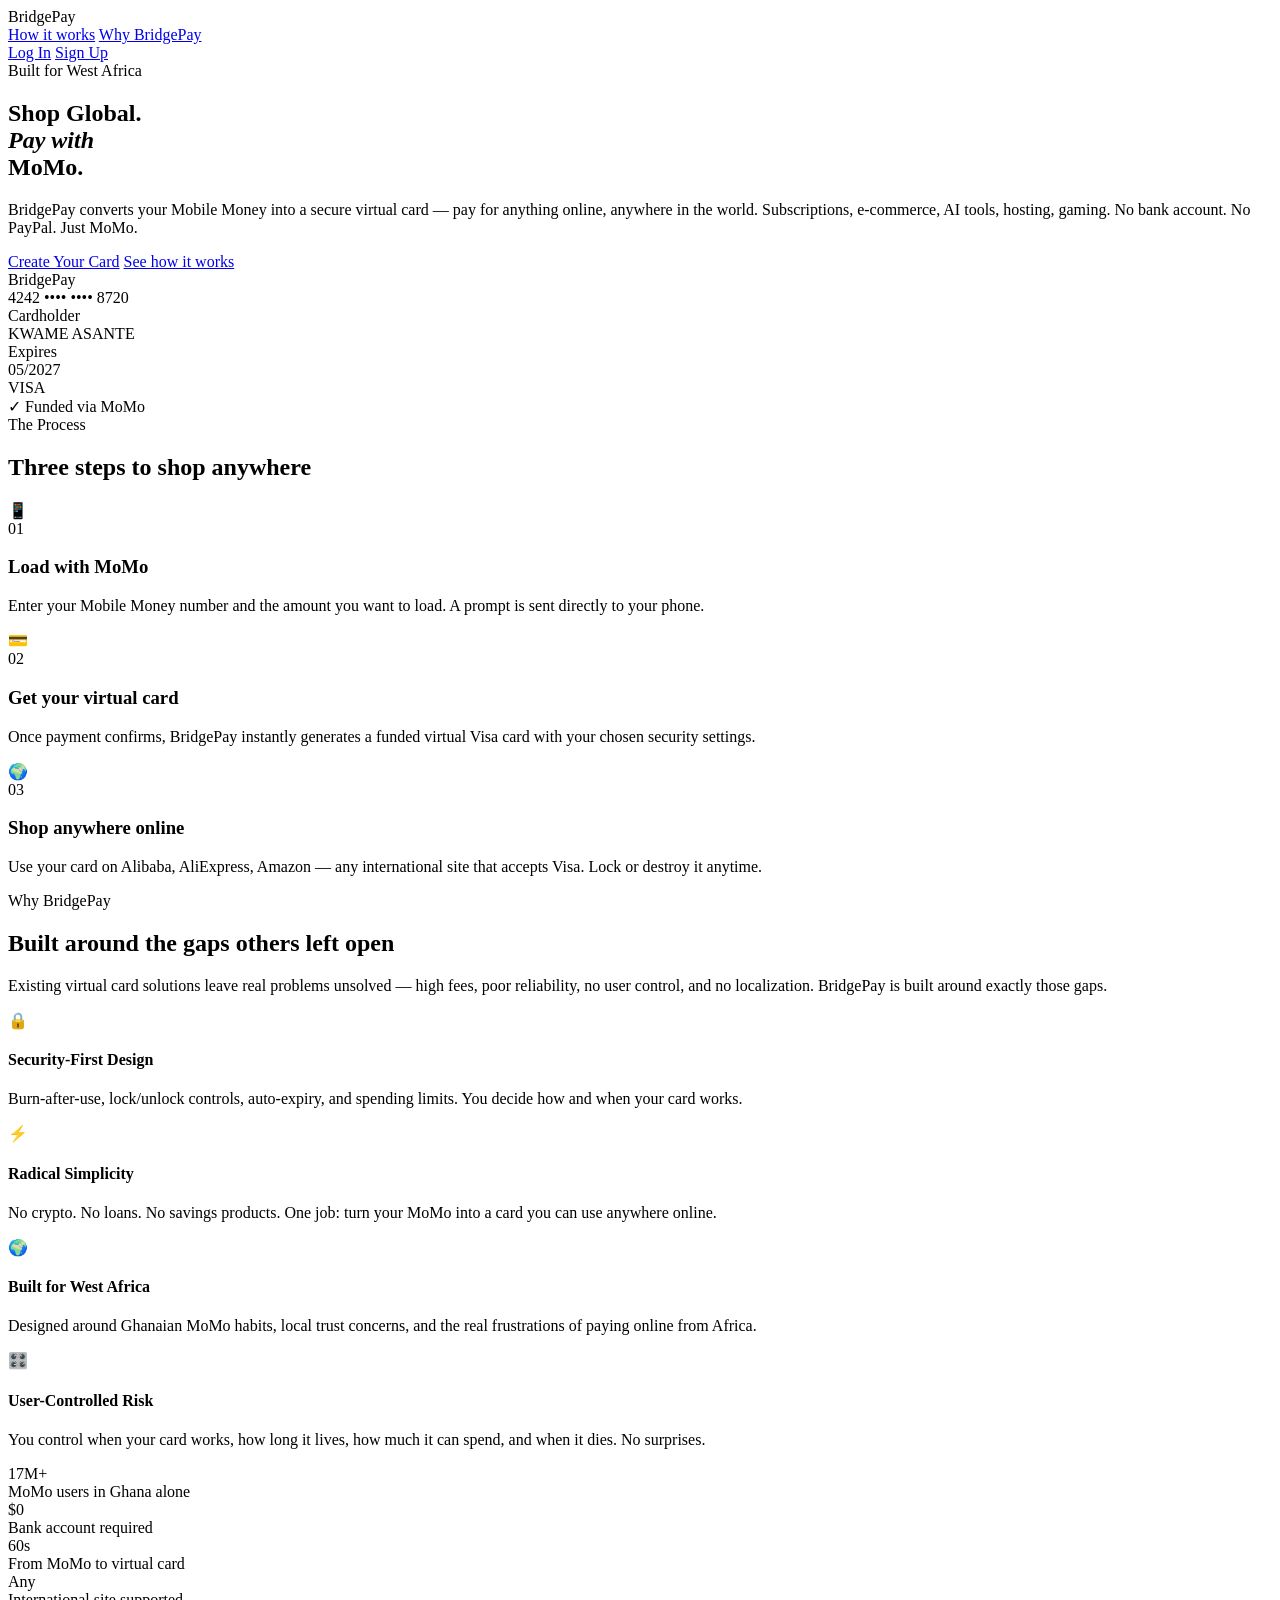
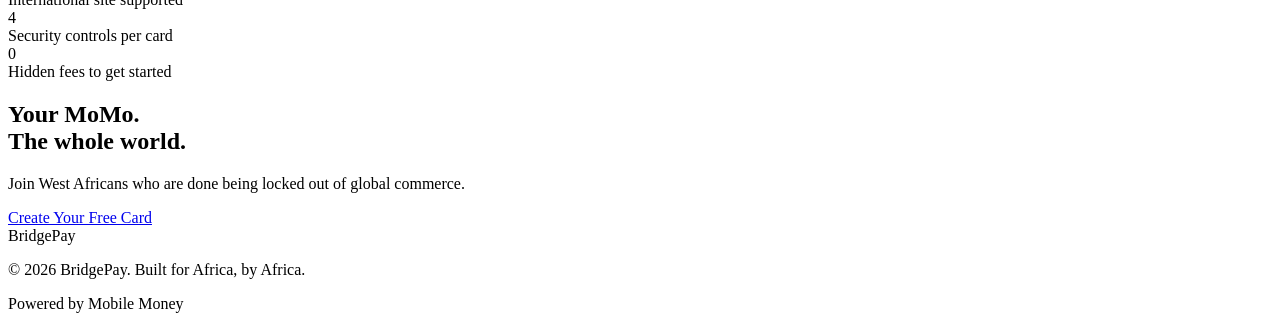
==== commit cc5c792a: "feat: logout confirmation, dynamic landing nav" ====
--- a/frontend/index.html
+++ b/frontend/index.html
@@ -15,8 +15,10 @@
     <div class="nav-links">
         <a href="#how">How it works</a>
         <a href="#why">Why BridgePay</a>
-        <a href="/login">Log In</a>
-        <a href="/signup" class="btn-primary">Sign Up</a>
+        <div id="authNav">
+            <a href="/login">Log In</a>
+            <a href="/signup" class="btn-primary">Sign Up</a>
+        </div>
     </div>
 </nav>
 
@@ -164,6 +166,28 @@
     <p>© 2026 BridgePay. Built for Africa, by Africa.</p>
     <p>Powered by Mobile Money</p>
 </footer>
+<script>
+    async function checkAuth() {
+        try {
+            const res = await fetch('/auth/me');
+            const data = await res.json();
+            if (data.success && data.user) {
+                document.getElementById('authNav').innerHTML = `
+                    <a href="/dashboard">Dashboard</a>
+                    <button onclick="logout()" class="btn-primary">Log Out</button>
+                `;
+            }
+        } catch (e) {}
+    }
+
+    async function logout() {
+        if (!confirm('Are you sure you want to log out?')) return;
+        await fetch('/auth/logout', { method: 'POST' });
+        window.location.href = '/';
+    }
+
+    window.addEventListener('load', checkAuth);
+</script>
 
 </body>
 </html>
